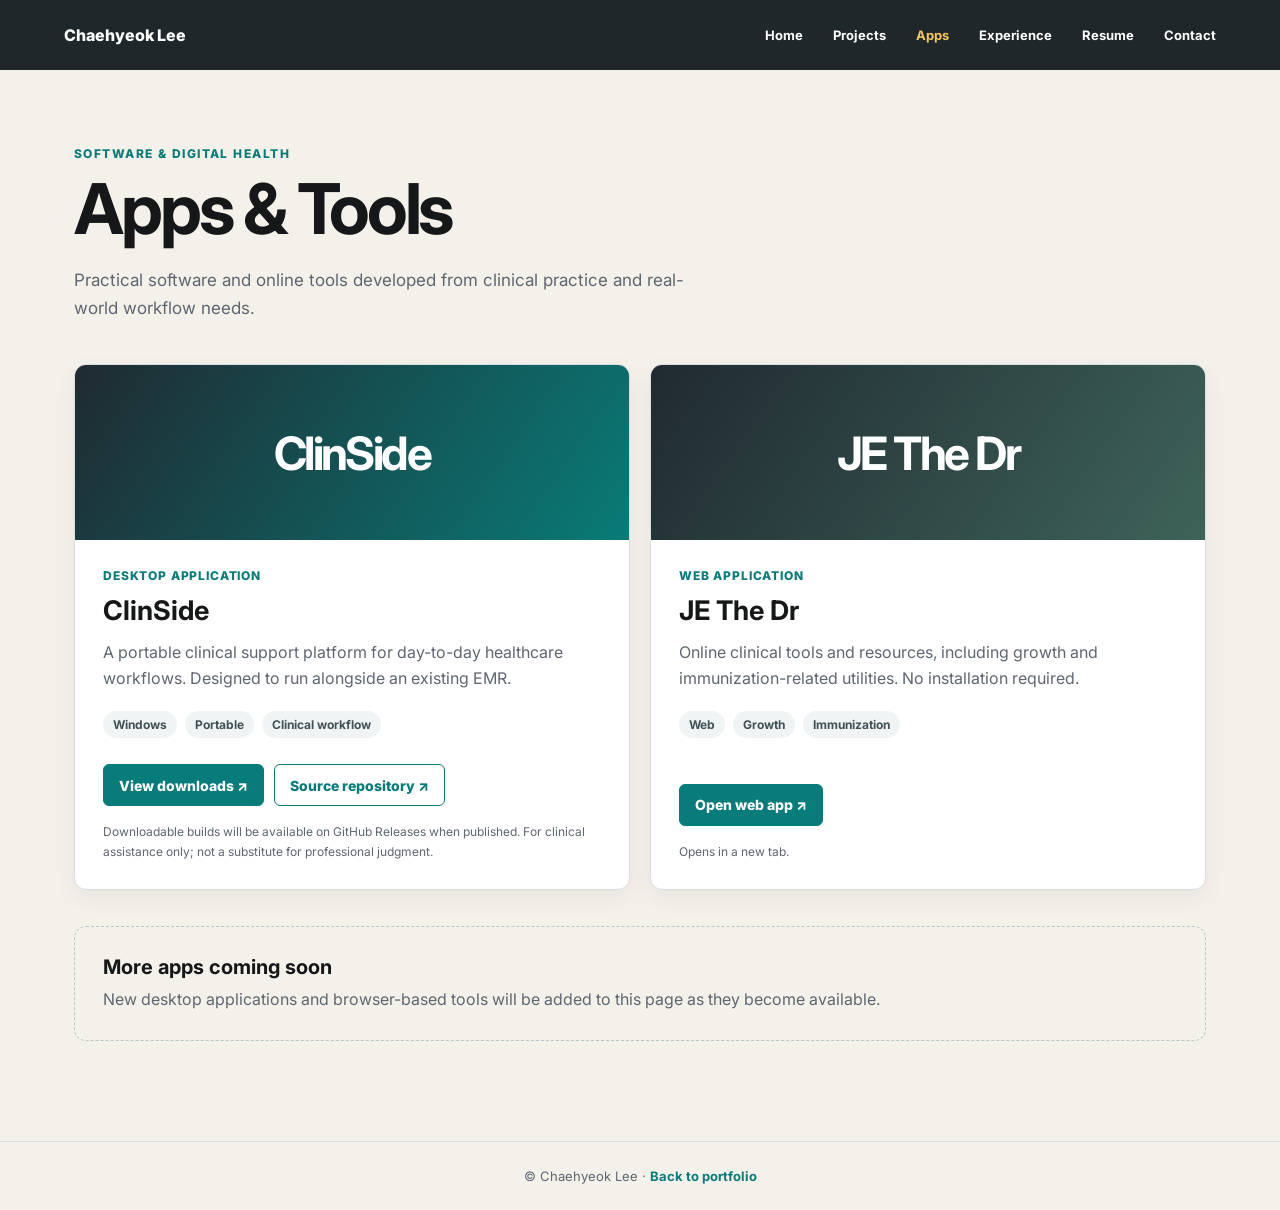
==== apps/index.html @ a28cd9f8 "Add Apps page for ClinSide and JE The Dr" ====
<!doctype html>
<html lang="en">
<head>
  <meta charset="UTF-8">
  <meta name="viewport" content="width=device-width, initial-scale=1">
  <meta name="description" content="Apps and web tools built by Chaehyeok (Jay C.) Lee, including ClinSide and JE The Dr.">
  <title>Apps | Chaehyeok Lee</title>
  <link rel="preconnect" href="https://fonts.googleapis.com">
  <link rel="preconnect" href="https://fonts.gstatic.com" crossorigin>
  <link href="https://fonts.googleapis.com/css2?family=Inter:wght@400;500;600;700;800&display=swap" rel="stylesheet">
  <link rel="stylesheet" href="../styles.css">
  <style>
    .apps-page{min-height:100vh;background:var(--paper)}
    .apps-nav{position:relative;min-height:70px;display:flex;align-items:center;justify-content:space-between;padding:0 var(--page-pad);background:#20272a;color:#fff}
    .apps-nav .apps-brand{position:static;width:auto;height:auto;overflow:visible;clip:auto;font-weight:800;font-size:16px}
    .apps-nav nav{display:flex;gap:clamp(12px,2.5vw,30px);align-items:center;flex-wrap:wrap}
    .apps-nav nav a{font-size:13px;font-weight:700}
    .apps-nav nav a[aria-current="page"]{color:#f5c65e}
    .apps-main{max-width:1180px;margin:0 auto;padding:76px 24px 100px}
    .apps-kicker{font-size:12px;font-weight:800;letter-spacing:.12em;text-transform:uppercase;color:var(--teal);margin:0 0 12px}
    .apps-title{font-size:clamp(42px,6vw,70px);letter-spacing:-.045em;line-height:1.02;white-space:normal;margin:0}
    .apps-lead{max-width:650px;color:var(--muted);font-size:17px;line-height:1.65;margin:22px 0 42px}
    .apps-grid{display:grid;grid-template-columns:repeat(2,minmax(0,1fr));gap:20px}
    .app-card{display:flex;flex-direction:column;background:#fff;border:1px solid var(--line);border-radius:12px;overflow:hidden;box-shadow:0 8px 24px rgba(24,30,38,.06)}
    .app-banner{min-height:175px;display:flex;align-items:center;justify-content:center;padding:28px;color:#fff;background:linear-gradient(125deg,#202a31,#097b77)}
    .app-banner.web{background:linear-gradient(125deg,#202a31,#3e6359)}
    .app-wordmark{font-size:clamp(30px,4vw,46px);font-weight:700;letter-spacing:-.055em}
    .app-content{padding:28px;display:flex;flex-direction:column;flex:1}
    .app-type{font-size:12px;font-weight:800;color:var(--teal);text-transform:uppercase;letter-spacing:.07em}
    .app-content h2{font-size:27px;line-height:1.15;margin:12px 0}
    .app-content p{margin:0 0 20px;line-height:1.65;color:var(--muted)}
    .app-tags{display:flex;gap:8px;flex-wrap:wrap;margin:0 0 26px}
    .app-tags span{padding:6px 10px;border-radius:30px;background:#f1f4f4;color:#425157;font-size:12px;font-weight:700}
    .app-actions{display:flex;flex-wrap:wrap;gap:10px;margin-top:auto}
    .app-button{display:inline-flex;align-items:center;justify-content:center;min-height:42px;padding:10px 15px;border:1px solid var(--teal);border-radius:6px;color:white;background:var(--teal);font-size:14px;font-weight:800}
    .app-button.outline{background:#fff;color:var(--teal)}
    .app-note{font-size:12px!important;line-height:1.6!important;margin:16px 0 0!important}
    .apps-future{margin-top:36px;padding:28px;border:1px dashed #b9c4c7;border-radius:12px;color:var(--muted)}
    .apps-future h2{color:var(--ink);font-size:20px;margin:0 0 8px}
    .apps-future p{margin:0;line-height:1.6}
    .apps-footer{border-top:1px solid var(--line);padding:26px 24px;text-align:center;color:var(--muted);font-size:13px}
    .apps-footer a{color:var(--teal);font-weight:700}
    @media(max-width:700px){.apps-nav{padding:16px 20px;align-items:flex-start;gap:16px;flex-direction:column}.apps-nav nav{gap:14px}.apps-main{padding:50px 20px 75px}.apps-grid{grid-template-columns:1fr}.app-banner{min-height:140px}.app-content{padding:22px}}
  </style>
</head>
<body class="apps-page">
  <header class="apps-nav">
    <a class="apps-brand" href="../">Chaehyeok Lee</a>
    <nav aria-label="Primary navigation">
      <a href="../">Home</a>
      <a href="../#projects">Projects</a>
      <a href="./" aria-current="page">Apps</a>
      <a href="../#experience">Experience</a>
      <a href="../resume.html">Resume</a>
      <a href="../#contact">Contact</a>
    </nav>
  </header>
  <main class="apps-main">
    <p class="apps-kicker">Software &amp; Digital Health</p>
    <h1 class="apps-title">Apps &amp; Tools</h1>
    <p class="apps-lead">Practical software and online tools developed from clinical practice and real-world workflow needs.</p>
    <section class="apps-grid" aria-label="Available projects">
      <article class="app-card">
        <div class="app-banner"><div class="app-wordmark">ClinSide</div></div>
        <div class="app-content">
          <span class="app-type">Desktop application</span>
          <h2>ClinSide</h2>
          <p>A portable clinical support platform for day-to-day healthcare workflows. Designed to run alongside an existing EMR.</p>
          <div class="app-tags"><span>Windows</span><span>Portable</span><span>Clinical workflow</span></div>
          <div class="app-actions">
            <a class="app-button" href="https://github.com/chlee4658/clinside/releases" rel="noopener noreferrer" target="_blank">View downloads ↗</a>
            <a class="app-button outline" href="https://github.com/chlee4658/clinside" rel="noopener noreferrer" target="_blank">Source repository ↗</a>
          </div>
          <p class="app-note">Downloadable builds will be available on GitHub Releases when published. For clinical assistance only; not a substitute for professional judgment.</p>
        </div>
      </article>
      <article class="app-card">
        <div class="app-banner web"><div class="app-wordmark">JE The Dr</div></div>
        <div class="app-content">
          <span class="app-type">Web application</span>
          <h2>JE The Dr</h2>
          <p>Online clinical tools and resources, including growth and immunization-related utilities. No installation required.</p>
          <div class="app-tags"><span>Web</span><span>Growth</span><span>Immunization</span></div>
          <div class="app-actions">
            <a class="app-button" href="https://jethedr.com/" rel="noopener noreferrer" target="_blank">Open web app ↗</a>
          </div>
          <p class="app-note">Opens in a new tab.</p>
        </div>
      </article>
    </section>
    <section class="apps-future">
      <h2>More apps coming soon</h2>
      <p>New desktop applications and browser-based tools will be added to this page as they become available.</p>
    </section>
  </main>
  <footer class="apps-footer">© Chaehyeok Lee · <a href="../">Back to portfolio</a></footer>
</body>
</html>
---- styles.css ----
:root {
  color-scheme: light;
  --content-max: 1180px;
  --page-pad: max(clamp(20px, 5vw, 72px), calc((100vw - var(--content-max)) / 2));
  --ink: #151718;
  --muted: #5f6670;
  --line: #d9dee4;
  --paper: #f4f1ea;
  --panel: #ffffff;
  --teal: #087c7a;
  --coral: #d6533e;
  --yellow: #d6a72b;
  --forest: #2f654d;
  --charcoal: #1f2528;
  --shadow: 0 18px 50px rgba(24, 30, 38, 0.12);
}

* {
  box-sizing: border-box;
}

html {
  scroll-behavior: smooth;
}

body {
  margin: 0;
  overflow-x: hidden;
  color: var(--ink);
  background: var(--paper);
  font-family: "Inter", system-ui, -apple-system, BlinkMacSystemFont, sans-serif;
}

a {
  color: inherit;
  text-decoration: none;
}

.site-header {
  position: fixed;
  z-index: 10;
  top: 0;
  left: 0;
  right: 0;
  display: flex;
  align-items: center;
  justify-content: flex-end;
  min-height: 68px;
  padding: 0 var(--page-pad);
  color: #fff;
  background: linear-gradient(to bottom, rgba(0, 0, 0, 0.52), rgba(0, 0, 0, 0));
}

.brand {
  position: absolute;
  width: 1px;
  height: 1px;
  overflow: hidden;
  clip: rect(0 0 0 0);
  white-space: nowrap;
}

.nav-links {
  display: flex;
  gap: clamp(16px, 3vw, 34px);
  font-size: 14px;
  font-weight: 800;
}

.hero {
  position: relative;
  display: grid;
  align-items: end;
  min-height: 56vh;
  overflow: hidden;
  color: #fff;
}

.hero-media,
.hero-scrim {
  position: absolute;
  inset: 0;
  width: 100%;
  height: 100%;
}

.hero-media {
  object-fit: cover;
  object-position: 58% 48%;
}

.hero-scrim {
  background:
    linear-gradient(90deg, rgba(0, 0, 0, 0.84), rgba(0, 0, 0, 0.48) 52%, rgba(0, 0, 0, 0.16)),
    linear-gradient(0deg, rgba(0, 0, 0, 0.5), rgba(0, 0, 0, 0) 46%);
}

.hero-content {
  position: relative;
  width: auto;
  max-width: min(920px, calc(100% - 40px));
  margin: 0 var(--page-pad) 8vh;
}

.eyebrow {
  max-width: 100%;
  margin: 0 0 14px;
  color: var(--yellow);
  font-size: 12px;
  line-height: 1.35;
  font-weight: 800;
  letter-spacing: 0;
  text-transform: uppercase;
}

h1,
h2,
h3,
p,
a,
dd,
dt,
li {
  overflow-wrap: anywhere;
}

h1 {
  max-width: 980px;
  margin: 0;
  font-size: clamp(42px, 6.6vw, 84px);
  line-height: 0.94;
  letter-spacing: 0;
  white-space: nowrap;
}

.eyebrow span {
  display: block;
}

.hero-copy {
  max-width: 780px;
  margin: 24px 0 0;
  color: rgba(255, 255, 255, 0.9);
  font-size: clamp(17px, 2vw, 22px);
  line-height: 1.62;
  font-weight: 600;
}

.hero-actions {
  display: flex;
  flex-wrap: wrap;
  gap: 12px;
  margin-top: 30px;
}

.primary-action,
.secondary-action {
  display: inline-flex;
  align-items: center;
  justify-content: center;
  min-height: 48px;
  border: 1px solid rgba(255, 255, 255, 0.38);
  border-radius: 6px;
  padding: 0 18px;
  font-size: 15px;
  font-weight: 800;
}

.primary-action {
  border-color: var(--coral);
  background: var(--coral);
}

.secondary-action {
  background: rgba(255, 255, 255, 0.1);
  backdrop-filter: blur(10px);
}

.identity-band {
  display: grid;
  grid-template-columns: repeat(4, 1fr);
  padding: 0 var(--page-pad);
  border-bottom: 1px solid var(--line);
  background: var(--panel);
}

.identity-band article {
  min-height: 150px;
  padding: clamp(20px, 2.4vw, 28px);
  border-right: 1px solid var(--line);
}

.identity-band article:last-child {
  border-right: 0;
}

.identity-band span {
  display: block;
  color: var(--coral);
  font-size: 13px;
  font-weight: 800;
}

.identity-band strong {
  display: block;
  margin-top: 14px;
  font-size: 22px;
  line-height: 1.15;
}

.identity-band p {
  margin: 10px 0 0;
  color: var(--muted);
  line-height: 1.55;
}

.section {
  padding: clamp(42px, 5.5vw, 72px) var(--page-pad);
}

.section-heading {
  max-width: 860px;
  margin-bottom: 18px;
}

.section-heading h2 {
  margin: 0;
  font-size: clamp(24px, 3.4vw, 40px);
  line-height: 1.12;
  letter-spacing: 0;
  font-weight: 800;
}

.summary-section {
  display: grid;
  grid-template-columns: minmax(0, 1.25fr) minmax(320px, 0.75fr);
  column-gap: clamp(28px, 5vw, 72px);
  row-gap: 18px;
  align-items: start;
}

.summary-section .section-heading {
  grid-column: 1;
  margin-bottom: 0;
}

.summary-grid {
  display: contents;
}

.summary-main {
  display: grid;
  grid-column: 1;
  gap: 12px;
  max-width: 880px;
}

.summary-main p {
  margin: 0;
  color: var(--charcoal);
  font-size: clamp(18px, 2.2vw, 24px);
  line-height: 1.55;
  font-weight: 650;
}

.fact-panel {
  grid-column: 2;
  grid-row: 1 / span 2;
  align-self: start;
  margin-top: 28px;
  border: 1px solid var(--line);
  border-radius: 8px;
  background: #fff;
  box-shadow: var(--shadow);
}

.fact-panel dl {
  margin: 0;
}

.fact-panel div {
  padding: 16px 20px;
  border-bottom: 1px solid var(--line);
}

.fact-panel div:last-child {
  border-bottom: 0;
}

.fact-panel dt {
  color: var(--teal);
  font-size: 12px;
  font-weight: 800;
  text-transform: uppercase;
}

.fact-panel dd {
  margin: 8px 0 0;
  color: var(--charcoal);
  font-weight: 800;
  line-height: 1.4;
}

.journey-section {
  padding: 24px var(--page-pad);
  background: var(--paper);
}

.journey-strip {
  display: flex;
  flex-wrap: wrap;
  gap: 8px;
}

.journey-strip article {
  display: flex;
  align-items: center;
  min-height: 38px;
  border: 1px solid var(--line);
  border-radius: 999px;
  padding: 0 14px;
  background: #fff;
}

.journey-strip span {
  display: block;
  color: var(--teal);
  font-size: 12px;
  font-weight: 800;
  text-transform: uppercase;
}

.journey-strip p {
  margin: 12px 0 0;
  color: var(--muted);
  line-height: 1.5;
}

.projects-section {
  background: #fff;
}

.project-grid {
  display: grid;
  grid-template-columns: repeat(auto-fit, minmax(250px, 1fr));
  gap: 16px;
}

.project-card {
  display: grid;
  grid-template-rows: 138px auto;
  min-height: 0;
  overflow: hidden;
  border: 1px solid var(--line);
  border-radius: 8px;
  background: var(--panel);
  box-shadow: var(--shadow);
}

.project-visual {
  position: relative;
  overflow: hidden;
  background: #20242b;
}

.chart-card .project-visual {
  background: linear-gradient(135deg, #20242b, #087c7a);
}

.msg-card .project-visual {
  background: linear-gradient(135deg, #20242b, #b94735);
}

.crm-card .project-visual {
  background: linear-gradient(135deg, #20242b, #2f654d);
}

.facemap-card .project-visual {
  background: #eef4f3;
}

.facemap-card .project-visual img {
  width: 100%;
  height: 100%;
  object-fit: cover;
  object-position: 36% 50%;
}

.bar,
.bubble,
.node,
.line,
.connector {
  position: absolute;
  display: block;
}

.bar {
  bottom: 42px;
  width: 38px;
  border-radius: 5px 5px 0 0;
  background: rgba(255, 255, 255, 0.82);
}

.b1 {
  left: 48px;
  height: 70px;
}

.b2 {
  left: 106px;
  height: 116px;
  background: #f6c448;
}

.b3 {
  left: 164px;
  height: 92px;
  background: #ed765f;
}

.line {
  left: 40px;
  right: 42px;
  top: 70px;
  height: 3px;
  transform: rotate(-9deg);
  border-radius: 999px;
  background: rgba(255, 255, 255, 0.7);
}

.bubble {
  width: 58%;
  height: 44px;
  border-radius: 7px;
  background: rgba(255, 255, 255, 0.82);
}

.bubble.one {
  top: 48px;
  left: 34px;
}

.bubble.two {
  top: 106px;
  right: 34px;
  background: #f6c448;
}

.bubble.three {
  top: 164px;
  left: 58px;
  width: 42%;
  background: #71c7be;
}

.node {
  width: 58px;
  height: 58px;
  border-radius: 50%;
  background: #fff;
}

.n1 {
  top: 40px;
  left: 48px;
}

.n2 {
  top: 88px;
  right: 58px;
  background: #71c7be;
}

.n3 {
  bottom: 34px;
  left: 132px;
  background: #ed765f;
}

.connector {
  left: 76px;
  right: 86px;
  top: 96px;
  height: 74px;
  border-top: 3px solid rgba(255, 255, 255, 0.65);
  border-right: 3px solid rgba(255, 255, 255, 0.65);
}

.screen-placeholder {
  position: absolute;
  inset: 18px;
  display: grid;
  align-content: start;
  gap: 10px;
  overflow: hidden;
  border: 1px solid rgba(255, 255, 255, 0.24);
  border-radius: 8px;
  padding: 16px;
  background: rgba(255, 255, 255, 0.1);
  box-shadow: inset 0 0 0 1px rgba(0, 0, 0, 0.14);
}

.screen-placeholder span {
  color: rgba(255, 255, 255, 0.92);
  font-size: 13px;
  font-weight: 800;
}

.screen-row,
.message-line,
.bot-card {
  height: 18px;
  border-radius: 5px;
  background: rgba(255, 255, 255, 0.8);
}

.screen-row.wide {
  width: 88%;
}

.screen-row:not(.wide) {
  width: 64%;
  background: rgba(255, 255, 255, 0.56);
}

.screen-grid-mini {
  display: grid;
  grid-template-columns: repeat(2, 1fr);
  gap: 10px;
  margin-top: 6px;
}

.screen-grid-mini i {
  min-height: 34px;
  border-radius: 6px;
  background: rgba(255, 255, 255, 0.68);
}

.message-line {
  width: 82%;
}

.message-line.short {
  width: 58%;
  justify-self: end;
  background: #f6c448;
}

.message-line.accent {
  width: 74%;
  background: #71c7be;
}

.bot-card {
  height: 58px;
  background: rgba(255, 255, 255, 0.76);
}

.bot-actions {
  display: grid;
  grid-template-columns: repeat(3, 1fr);
  gap: 8px;
}

.bot-actions i {
  min-height: 30px;
  border-radius: 5px;
  background: rgba(255, 255, 255, 0.72);
}

.project-body {
  display: flex;
  flex-direction: column;
  padding: 20px;
}

.project-links {
  display: flex;
  flex-wrap: wrap;
  gap: 14px;
}

.project-kicker {
  margin: 0 0 8px;
  color: var(--teal);
  font-size: 12px;
  font-weight: 800;
  text-transform: uppercase;
}

.project-body h3 {
  margin: 0;
  font-size: 26px;
  line-height: 1.1;
}

.project-body p {
  margin: 14px 0 0;
  color: var(--muted);
  line-height: 1.55;
}

.project-facts {
  display: grid;
  gap: 10px;
  margin: 14px 0 0;
}

.project-facts div {
  border-top: 1px solid var(--line);
  padding-top: 10px;
}

.project-facts dt {
  color: var(--teal);
  font-size: 11px;
  font-weight: 800;
  text-transform: uppercase;
}

.project-facts dd {
  margin: 6px 0 0;
  color: var(--muted);
  line-height: 1.48;
}

.project-body ul {
  display: grid;
  gap: 8px;
  margin: 22px 0 0;
  padding: 0;
  list-style: none;
}

.project-body li {
  padding-left: 18px;
  color: var(--charcoal);
  font-weight: 700;
  line-height: 1.45;
  background: linear-gradient(var(--coral), var(--coral)) 0 0.68em / 7px 7px no-repeat;
}

.text-link {
  display: inline-flex;
  width: fit-content;
  margin-top: 18px;
  padding-top: 0;
  color: var(--teal);
  font-weight: 800;
}

.experience-section {
  background: var(--paper);
}

.timeline {
  display: grid;
  gap: 1px;
  overflow: hidden;
  border: 1px solid var(--line);
  border-radius: 8px;
  background: var(--line);
}

.timeline article {
  display: grid;
  grid-template-columns: 220px minmax(0, 1fr);
  gap: 22px;
  padding: 18px 22px;
  background: #fff;
}

.timeline span {
  color: var(--coral);
  font-size: 13px;
  font-weight: 800;
}

.timeline h3 {
  margin: 0;
  font-size: 22px;
  line-height: 1.2;
}

.timeline p {
  grid-column: 2;
  margin: -8px 0 0;
  color: var(--muted);
  line-height: 1.6;
}

.contact-section {
  display: grid;
  grid-template-columns: minmax(0, 1.15fr) minmax(300px, 0.85fr);
  gap: 40px;
  align-items: start;
  padding: clamp(42px, 5.5vw, 72px) var(--page-pad);
  background: #fff;
}

.contact-section h2 {
  margin: 0;
  font-size: clamp(24px, 3.4vw, 40px);
  line-height: 1.12;
  letter-spacing: 0;
  font-weight: 800;
}

.contact-links {
  display: grid;
  gap: 10px;
}

.contact-links a {
  display: flex;
  align-items: center;
  min-height: 50px;
  border: 1px solid var(--line);
  border-radius: 6px;
  padding: 0 16px;
  color: var(--charcoal);
  font-weight: 800;
  background: var(--paper);
}

.case-study-page {
  background: var(--paper);
}

.case-header {
  position: sticky;
  top: 0;
  z-index: 5;
  display: flex;
  justify-content: space-between;
  gap: 20px;
  padding: 16px clamp(20px, 5vw, 72px);
  border-bottom: 1px solid var(--line);
  background: rgba(244, 241, 234, 0.94);
  backdrop-filter: blur(12px);
}

.case-header a {
  color: var(--charcoal);
  font-weight: 800;
}

.case-back {
  color: var(--teal) !important;
}

.case-header nav {
  display: flex;
  gap: 10px;
}

.case-header nav a {
  display: inline-flex;
  align-items: center;
  min-height: 38px;
  border: 1px solid var(--line);
  border-radius: 6px;
  padding: 0 12px;
  background: #fff;
}

.case-study {
  max-width: 1180px;
  margin: 0 auto;
  padding: clamp(34px, 5vw, 64px) clamp(20px, 5vw, 72px);
}

.case-hero {
  border: 1px solid var(--line);
  border-radius: 8px;
  padding: clamp(28px, 5vw, 48px);
  background: #fff;
  box-shadow: var(--shadow);
}

.case-study h1 {
  max-width: 920px;
  color: var(--charcoal);
  font-size: clamp(38px, 5vw, 64px);
  line-height: 1;
  white-space: normal;
}

.case-lede {
  max-width: 820px;
  margin: 18px 0 0;
  color: var(--charcoal);
  font-size: clamp(18px, 2vw, 24px);
  line-height: 1.42;
  font-weight: 700;
}

.case-meta {
  display: flex;
  flex-wrap: wrap;
  gap: 8px;
  margin-top: 22px;
}

.case-meta span,
.case-meta a {
  border: 1px solid var(--line);
  border-radius: 999px;
  padding: 8px 11px;
  color: var(--teal);
  font-size: 12px;
  font-weight: 800;
  background: var(--paper);
}

.case-meta a {
  color: var(--teal);
}

.case-flow,
.case-grid-detail {
  display: grid;
  gap: 16px;
  margin-top: 18px;
}

.case-flow {
  grid-template-columns: repeat(4, minmax(0, 1fr));
}

.case-flow article,
.case-grid-detail article {
  border: 1px solid var(--line);
  border-radius: 8px;
  padding: 22px;
  background: #fff;
}

.case-flow span {
  display: block;
  color: var(--coral);
  font-size: 12px;
  font-weight: 800;
  text-transform: uppercase;
}

.case-flow p {
  margin: 12px 0 0;
  color: var(--charcoal);
  font-weight: 800;
}

.case-grid-detail {
  grid-template-columns: repeat(2, minmax(0, 1fr));
}

.case-image-card {
  grid-column: span 2;
}

.case-screenshot {
  display: block;
  width: 100%;
  margin: 18px 0 14px;
  border: 1px solid var(--line);
  border-radius: 8px;
  box-shadow: var(--shadow);
}

.dev-log-group {
  margin-top: 24px;
}

.dev-log-group h2 {
  margin: 0 0 12px;
}

.dev-log-grid,
.resume-web {
  display: grid;
  grid-template-columns: repeat(2, minmax(0, 1fr));
  gap: 16px;
}

.dev-log-grid article,
.resume-web article {
  border: 1px solid var(--line);
  border-radius: 8px;
  padding: 22px;
  background: #fff;
}

.dev-log-grid span {
  display: block;
  color: var(--teal);
  font-weight: 800;
}

.dev-log-grid dl {
  margin: 14px 0 0;
}

.dev-log-grid div {
  border-top: 1px solid var(--line);
  padding-top: 10px;
  margin-top: 10px;
}

.dev-log-grid dt {
  color: var(--coral);
  font-size: 11px;
  font-weight: 800;
  text-transform: uppercase;
}

.dev-log-grid dd {
  margin: 5px 0 0;
  color: var(--muted);
  line-height: 1.5;
}

.resume-actions {
  margin-top: 22px;
}

.case-study h2 {
  margin: 0;
  font-size: 22px;
  line-height: 1.15;
}

.case-study p,
.case-study li {
  color: var(--muted);
  line-height: 1.58;
}

.case-study ul {
  margin: 12px 0 0;
  padding-left: 20px;
}

.next-case {
  display: flex;
  align-items: center;
  justify-content: space-between;
  gap: 20px;
  margin-top: 18px;
  padding: 24px !important;
  border: 1px solid var(--line) !important;
  border-radius: 8px;
  background: var(--charcoal);
}

.next-case h2,
.next-case p {
  color: #fff;
}

.next-case a {
  display: inline-flex;
  align-items: center;
  min-height: 44px;
  border-radius: 6px;
  padding: 0 14px;
  color: #fff;
  font-weight: 800;
  background: var(--coral);
}

@media (max-width: 1060px) {
  .identity-band,
  .project-grid {
    grid-template-columns: repeat(2, 1fr);
  }

  .identity-band article:nth-child(2) {
    border-right: 0;
  }

  .identity-band article {
    border-bottom: 1px solid var(--line);
  }
}

@media (max-width: 820px) {
  .summary-section {
    grid-template-columns: 1fr;
  }

  .summary-section .section-heading,
  .summary-main,
  .fact-panel {
    grid-column: 1;
  }

  .fact-panel {
    grid-row: auto;
    margin-top: 0;
  }

  .summary-grid,
  .contact-section {
    grid-template-columns: 1fr;
  }

  .timeline article {
    grid-template-columns: 1fr;
    gap: 10px;
  }

  .timeline p {
    grid-column: 1;
    margin: 0;
  }

  .case-flow,
  .case-grid-detail,
  .dev-log-grid,
  .resume-web {
    grid-template-columns: 1fr;
  }

  .case-image-card {
    grid-column: auto;
  }
}

@media (max-width: 640px) {
  .site-header {
    min-height: 58px;
    padding: 0 24px;
  }

  .nav-links {
    display: none;
  }

  .case-header,
  .case-header nav {
    align-items: flex-start;
    flex-direction: column;
  }

  .next-case {
    align-items: flex-start;
    flex-direction: column;
  }

  .hero {
    min-height: 68vh;
  }

  .hero-content {
    max-width: min(340px, calc(100% - 48px));
    margin-bottom: 7vh;
  }

  h1 {
    font-size: clamp(36px, 12vw, 48px);
    line-height: 1;
    white-space: normal;
  }

  h1 span {
    display: block;
  }

  .hero-copy {
    max-width: 92%;
    font-size: 15px;
    line-height: 1.55;
  }

  .primary-action,
  .secondary-action {
    width: 100%;
  }

  .identity-band,
  .project-grid {
    grid-template-columns: 1fr;
  }

  .identity-band article {
    min-height: auto;
    border-right: 0;
  }

  .project-card {
    grid-template-rows: 180px 1fr;
    min-height: auto;
  }

  .screen-placeholder {
    inset: 20px;
    padding: 14px;
  }
}
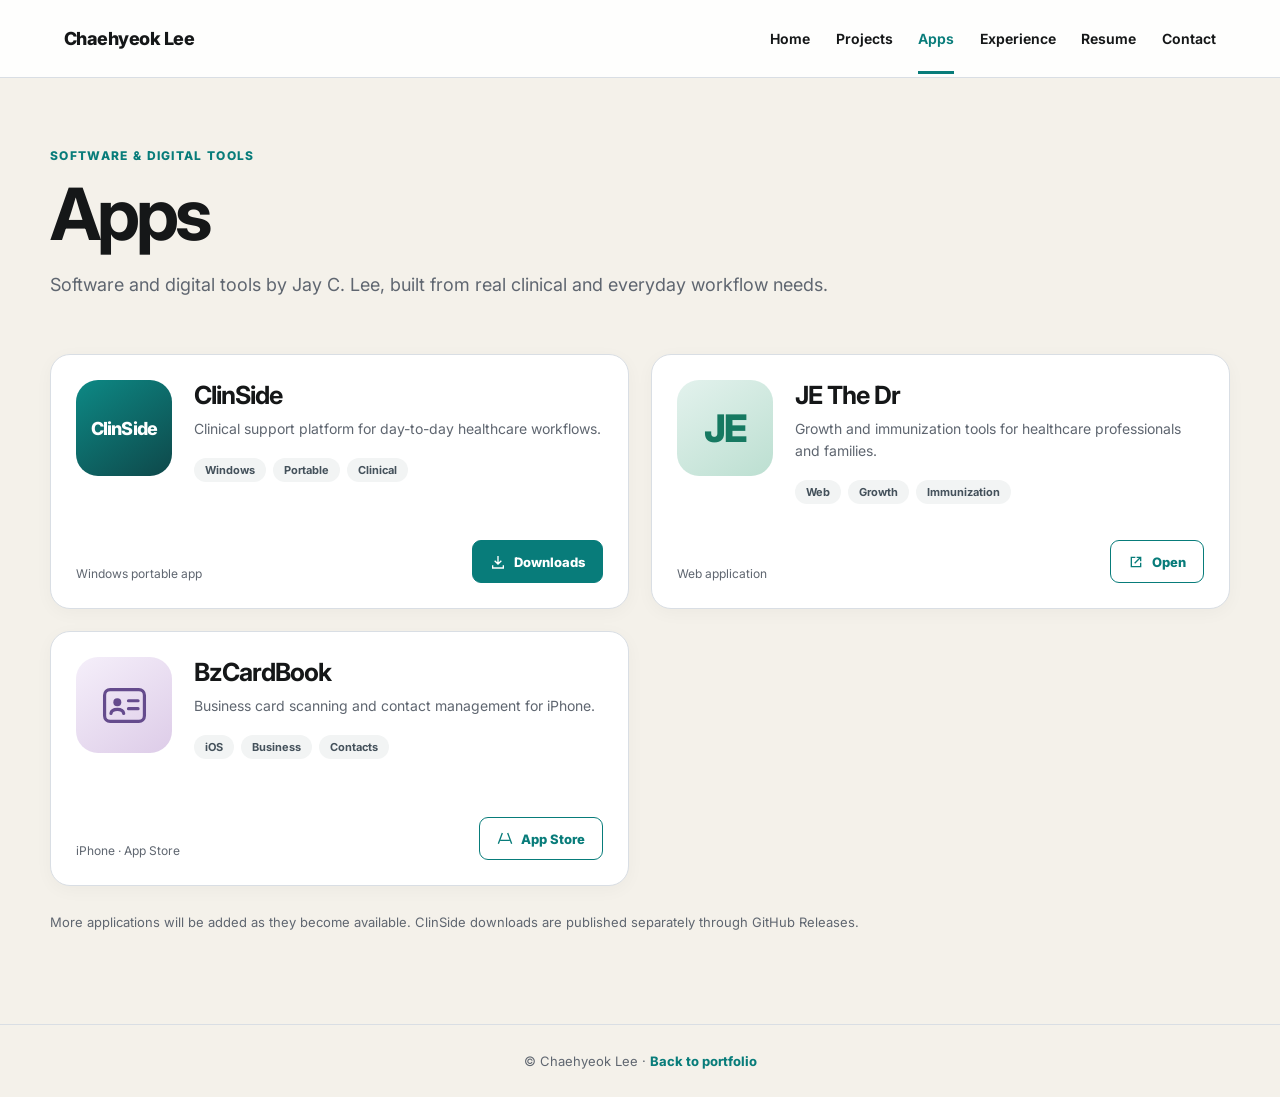
==== commit 0513c388: "Redesign Apps page as compact two-column library and add BzCardBook" ====
--- a/apps/index.html
+++ b/apps/index.html
@@ -3,96 +3,119 @@
 <head>
   <meta charset="UTF-8">
   <meta name="viewport" content="width=device-width, initial-scale=1">
-  <meta name="description" content="Apps and web tools built by Chaehyeok (Jay C.) Lee, including ClinSide and JE The Dr.">
+  <meta name="description" content="Apps and digital tools by Chaehyeok (Jay C.) Lee, including ClinSide, JE The Dr and BzCardBook.">
   <title>Apps | Chaehyeok Lee</title>
   <link rel="preconnect" href="https://fonts.googleapis.com">
   <link rel="preconnect" href="https://fonts.gstatic.com" crossorigin>
   <link href="https://fonts.googleapis.com/css2?family=Inter:wght@400;500;600;700;800&display=swap" rel="stylesheet">
   <link rel="stylesheet" href="../styles.css">
   <style>
-    .apps-page{min-height:100vh;background:var(--paper)}
-    .apps-nav{position:relative;min-height:70px;display:flex;align-items:center;justify-content:space-between;padding:0 var(--page-pad);background:#20272a;color:#fff}
-    .apps-nav .apps-brand{position:static;width:auto;height:auto;overflow:visible;clip:auto;font-weight:800;font-size:16px}
-    .apps-nav nav{display:flex;gap:clamp(12px,2.5vw,30px);align-items:center;flex-wrap:wrap}
-    .apps-nav nav a{font-size:13px;font-weight:700}
-    .apps-nav nav a[aria-current="page"]{color:#f5c65e}
-    .apps-main{max-width:1180px;margin:0 auto;padding:76px 24px 100px}
-    .apps-kicker{font-size:12px;font-weight:800;letter-spacing:.12em;text-transform:uppercase;color:var(--teal);margin:0 0 12px}
-    .apps-title{font-size:clamp(42px,6vw,70px);letter-spacing:-.045em;line-height:1.02;white-space:normal;margin:0}
-    .apps-lead{max-width:650px;color:var(--muted);font-size:17px;line-height:1.65;margin:22px 0 42px}
-    .apps-grid{display:grid;grid-template-columns:repeat(2,minmax(0,1fr));gap:20px}
-    .app-card{display:flex;flex-direction:column;background:#fff;border:1px solid var(--line);border-radius:12px;overflow:hidden;box-shadow:0 8px 24px rgba(24,30,38,.06)}
-    .app-banner{min-height:175px;display:flex;align-items:center;justify-content:center;padding:28px;color:#fff;background:linear-gradient(125deg,#202a31,#097b77)}
-    .app-banner.web{background:linear-gradient(125deg,#202a31,#3e6359)}
-    .app-wordmark{font-size:clamp(30px,4vw,46px);font-weight:700;letter-spacing:-.055em}
-    .app-content{padding:28px;display:flex;flex-direction:column;flex:1}
-    .app-type{font-size:12px;font-weight:800;color:var(--teal);text-transform:uppercase;letter-spacing:.07em}
-    .app-content h2{font-size:27px;line-height:1.15;margin:12px 0}
-    .app-content p{margin:0 0 20px;line-height:1.65;color:var(--muted)}
-    .app-tags{display:flex;gap:8px;flex-wrap:wrap;margin:0 0 26px}
-    .app-tags span{padding:6px 10px;border-radius:30px;background:#f1f4f4;color:#425157;font-size:12px;font-weight:700}
-    .app-actions{display:flex;flex-wrap:wrap;gap:10px;margin-top:auto}
-    .app-button{display:inline-flex;align-items:center;justify-content:center;min-height:42px;padding:10px 15px;border:1px solid var(--teal);border-radius:6px;color:white;background:var(--teal);font-size:14px;font-weight:800}
-    .app-button.outline{background:#fff;color:var(--teal)}
-    .app-note{font-size:12px!important;line-height:1.6!important;margin:16px 0 0!important}
-    .apps-future{margin-top:36px;padding:28px;border:1px dashed #b9c4c7;border-radius:12px;color:var(--muted)}
-    .apps-future h2{color:var(--ink);font-size:20px;margin:0 0 8px}
-    .apps-future p{margin:0;line-height:1.6}
-    .apps-footer{border-top:1px solid var(--line);padding:26px 24px;text-align:center;color:var(--muted);font-size:13px}
-    .apps-footer a{color:var(--teal);font-weight:700}
-    @media(max-width:700px){.apps-nav{padding:16px 20px;align-items:flex-start;gap:16px;flex-direction:column}.apps-nav nav{gap:14px}.apps-main{padding:50px 20px 75px}.apps-grid{grid-template-columns:1fr}.app-banner{min-height:140px}.app-content{padding:22px}}
+    body.apps-page{background:var(--paper);color:var(--ink);min-height:100vh}
+    .apps-nav{background:rgba(255,255,255,.92);border-bottom:1px solid var(--line);display:flex;align-items:center;justify-content:space-between;padding:0 var(--page-pad);min-height:78px;gap:24px}
+    .apps-nav .apps-brand{font-weight:800;font-size:18px;letter-spacing:-.03em;flex-shrink:0}
+    .apps-nav nav{display:flex;align-items:center;gap:clamp(14px,2vw,28px);flex-wrap:wrap}
+    .apps-nav nav a{font-size:14px;font-weight:650;white-space:nowrap;padding:27px 0 24px;border-bottom:3px solid transparent}
+    .apps-nav nav a[aria-current="page"]{color:var(--teal);border-bottom-color:var(--teal)}
+    .apps-main{width:min(1180px,calc(100% - 48px));margin:0 auto;padding:70px 0 90px}
+    .apps-kicker{color:var(--teal);font-size:12px;font-weight:800;letter-spacing:.11em;text-transform:uppercase;margin:0 0 14px}
+    h1.apps-title{font-size:clamp(48px,6vw,72px);line-height:1.02;letter-spacing:-.055em;margin:0;white-space:normal}
+    .apps-lead{font-size:clamp(15px,1.6vw,18px);color:var(--muted);line-height:1.65;max-width:850px;margin:20px 0 54px}
+    .apps-grid{display:grid;grid-template-columns:repeat(2,minmax(0,1fr));gap:22px}
+    .app-item{display:flex;flex-direction:column;min-height:255px;padding:25px;background:#fff;border:1px solid var(--line);border-radius:20px;box-shadow:0 4px 18px rgba(20,30,36,.035)}
+    .app-top{display:flex;align-items:flex-start;gap:22px}
+    .app-icon{flex:none;width:96px;height:96px;border-radius:22px;display:grid;place-items:center;font-weight:800;letter-spacing:-.055em}
+    .app-icon.clinside{background:linear-gradient(145deg,#0d8985,#0e484a);color:white;font-size:18px}
+    .app-icon.jethedr{background:linear-gradient(145deg,#e3f2ed,#bcdfd1);color:#167961;font-size:38px}
+    .app-icon.bzcard{background:linear-gradient(145deg,#f5effa,#ddcce8);color:#654b8d}
+    .app-icon.bzcard svg{width:51px;height:51px}
+    .app-information{min-width:0;flex:1}
+    .app-information h2{font-size:25px;letter-spacing:-.04em;line-height:1.2;margin:0 0 8px}
+    .app-information p{font-size:14px;line-height:1.58;color:var(--muted);margin:0}
+    .app-tags{display:flex;flex-wrap:wrap;gap:7px;margin:18px 0 0}
+    .app-tags span{border-radius:999px;padding:5px 11px;background:#f2f4f4;color:#44515b;font-size:11px;font-weight:700}
+    .app-bottom{margin-top:auto;padding-top:24px;display:flex;gap:18px;justify-content:space-between;align-items:flex-end;flex-wrap:wrap}
+    .app-meta{font-size:12px;line-height:1.5;color:var(--muted)}
+    .app-action{display:inline-flex;align-items:center;justify-content:center;gap:8px;background:var(--teal);color:white;min-height:43px;border:1px solid var(--teal);padding:0 17px;border-radius:9px;font-size:13px;font-weight:800;white-space:nowrap}
+    .app-action.outline{background:white;color:var(--teal)}
+    .app-action svg{width:16px;height:16px}
+    .app-note{margin:26px 0 0;font-size:13px;line-height:1.65;color:var(--muted)}
+    .apps-footer{border-top:1px solid var(--line);padding:28px 20px;text-align:center;font-size:13px;color:var(--muted)}
+    .apps-footer a{color:var(--teal);font-weight:750}
+    @media(max-width:830px){.apps-grid{grid-template-columns:1fr}.app-item{min-height:205px}}
+    @media(max-width:600px){.apps-nav{padding:15px 20px;align-items:flex-start;flex-direction:column;gap:10px}.apps-nav nav{gap:16px;row-gap:0}.apps-nav nav a{font-size:12px;padding:10px 0}.apps-main{width:calc(100% - 36px);padding:47px 0 60px}.apps-lead{margin-bottom:32px}.app-item{padding:19px;border-radius:16px}.app-top{gap:15px}.app-icon{width:72px;height:72px;border-radius:17px}.app-icon.clinside{font-size:13px}.app-icon.jethedr{font-size:31px}.app-icon.bzcard svg{width:40px;height:40px}.app-information h2{font-size:21px}.app-information p{font-size:13px}.app-tags{margin-top:12px}.app-bottom{padding-top:22px}}
+    @media(prefers-reduced-motion:no-preference){.app-item{transition:box-shadow .18s,transform .18s}.app-item:hover{transform:translateY(-2px);box-shadow:0 12px 30px rgba(20,30,36,.075)}}
   </style>
 </head>
 <body class="apps-page">
-  <header class="apps-nav">
-    <a class="apps-brand" href="../">Chaehyeok Lee</a>
-    <nav aria-label="Primary navigation">
-      <a href="../">Home</a>
-      <a href="../#projects">Projects</a>
-      <a href="./" aria-current="page">Apps</a>
-      <a href="../#experience">Experience</a>
-      <a href="../resume.html">Resume</a>
-      <a href="../#contact">Contact</a>
-    </nav>
-  </header>
-  <main class="apps-main">
-    <p class="apps-kicker">Software &amp; Digital Health</p>
-    <h1 class="apps-title">Apps &amp; Tools</h1>
-    <p class="apps-lead">Practical software and online tools developed from clinical practice and real-world workflow needs.</p>
-    <section class="apps-grid" aria-label="Available projects">
-      <article class="app-card">
-        <div class="app-banner"><div class="app-wordmark">ClinSide</div></div>
-        <div class="app-content">
-          <span class="app-type">Desktop application</span>
+<header class="apps-nav">
+  <a class="apps-brand" href="../">Chaehyeok Lee</a>
+  <nav aria-label="Primary navigation">
+    <a href="../">Home</a>
+    <a href="../#projects">Projects</a>
+    <a href="./" aria-current="page">Apps</a>
+    <a href="../#experience">Experience</a>
+    <a href="../resume.html">Resume</a>
+    <a href="../#contact">Contact</a>
+  </nav>
+</header>
+<main class="apps-main">
+  <p class="apps-kicker">Software &amp; Digital Tools</p>
+  <h1 class="apps-title">Apps</h1>
+  <p class="apps-lead">Software and digital tools by Jay C. Lee, built from real clinical and everyday workflow needs.</p>
+  <section class="apps-grid" aria-label="Apps">
+    <article class="app-item">
+      <div class="app-top">
+        <div class="app-icon clinside" aria-hidden="true">ClinSide</div>
+        <div class="app-information">
           <h2>ClinSide</h2>
-          <p>A portable clinical support platform for day-to-day healthcare workflows. Designed to run alongside an existing EMR.</p>
-          <div class="app-tags"><span>Windows</span><span>Portable</span><span>Clinical workflow</span></div>
-          <div class="app-actions">
-            <a class="app-button" href="https://github.com/chlee4658/clinside/releases" rel="noopener noreferrer" target="_blank">View downloads ↗</a>
-            <a class="app-button outline" href="https://github.com/chlee4658/clinside" rel="noopener noreferrer" target="_blank">Source repository ↗</a>
-          </div>
-          <p class="app-note">Downloadable builds will be available on GitHub Releases when published. For clinical assistance only; not a substitute for professional judgment.</p>
+          <p>Clinical support platform for day-to-day healthcare workflows.</p>
+          <div class="app-tags"><span>Windows</span><span>Portable</span><span>Clinical</span></div>
         </div>
-      </article>
-      <article class="app-card">
-        <div class="app-banner web"><div class="app-wordmark">JE The Dr</div></div>
-        <div class="app-content">
-          <span class="app-type">Web application</span>
+      </div>
+      <div class="app-bottom">
+        <span class="app-meta">Windows portable app</span>
+        <a class="app-action" href="https://github.com/chlee4658/clinside/releases" target="_blank" rel="noopener noreferrer" aria-label="ClinSide releases and downloads">
+          <svg viewBox="0 0 24 24" fill="none" stroke="currentColor" stroke-width="2" aria-hidden="true"><path d="M12 3v12m-5-5 5 5 5-5M4 17v4h16v-4"/></svg>Downloads
+        </a>
+      </div>
+    </article>
+    <article class="app-item">
+      <div class="app-top">
+        <div class="app-icon jethedr" aria-hidden="true">JE</div>
+        <div class="app-information">
           <h2>JE The Dr</h2>
-          <p>Online clinical tools and resources, including growth and immunization-related utilities. No installation required.</p>
+          <p>Growth and immunization tools for healthcare professionals and families.</p>
           <div class="app-tags"><span>Web</span><span>Growth</span><span>Immunization</span></div>
-          <div class="app-actions">
-            <a class="app-button" href="https://jethedr.com/" rel="noopener noreferrer" target="_blank">Open web app ↗</a>
-          </div>
-          <p class="app-note">Opens in a new tab.</p>
         </div>
-      </article>
-    </section>
-    <section class="apps-future">
-      <h2>More apps coming soon</h2>
-      <p>New desktop applications and browser-based tools will be added to this page as they become available.</p>
-    </section>
-  </main>
-  <footer class="apps-footer">© Chaehyeok Lee · <a href="../">Back to portfolio</a></footer>
+      </div>
+      <div class="app-bottom">
+        <span class="app-meta">Web application</span>
+        <a class="app-action outline" href="https://jethedr.com/" target="_blank" rel="noopener noreferrer" aria-label="Open JE The Dr website">
+          <svg viewBox="0 0 24 24" fill="none" stroke="currentColor" stroke-width="2" aria-hidden="true"><path d="M13 5h6v6m0-6-9 9"/><path d="M19 13v6H5V5h6"/></svg>Open
+        </a>
+      </div>
+    </article>
+    <article class="app-item">
+      <div class="app-top">
+        <div class="app-icon bzcard" aria-hidden="true">
+          <svg viewBox="0 0 64 64" fill="none" stroke="currentColor" stroke-width="4" stroke-linecap="round" stroke-linejoin="round"><rect x="7" y="12" width="50" height="40" rx="7"/><circle cx="23" cy="28" r="5" fill="currentColor" stroke="none"/><path d="M15 42c1-7 15-7 16 0M37 26h12M37 36h12"/></svg>
+        </div>
+        <div class="app-information">
+          <h2>BzCardBook</h2>
+          <p>Business card scanning and contact management for iPhone.</p>
+          <div class="app-tags"><span>iOS</span><span>Business</span><span>Contacts</span></div>
+        </div>
+      </div>
+      <div class="app-bottom">
+        <span class="app-meta">iPhone · App Store</span>
+        <a class="app-action outline" href="https://apps.apple.com/app/id6793319742" target="_blank" rel="noopener noreferrer" aria-label="View BzCardBook on the App Store">
+          <svg viewBox="0 0 24 24" fill="none" stroke="currentColor" stroke-width="2" aria-hidden="true"><path d="M8 3 2 19m14-16 6 16M5 14h14"/></svg>App Store
+        </a>
+      </div>
+    </article>
+  </section>
+  <p class="app-note">More applications will be added as they become available. ClinSide downloads are published separately through GitHub Releases.</p>
+</main>
+<footer class="apps-footer">© Chaehyeok Lee · <a href="../">Back to portfolio</a></footer>
 </body>
 </html>
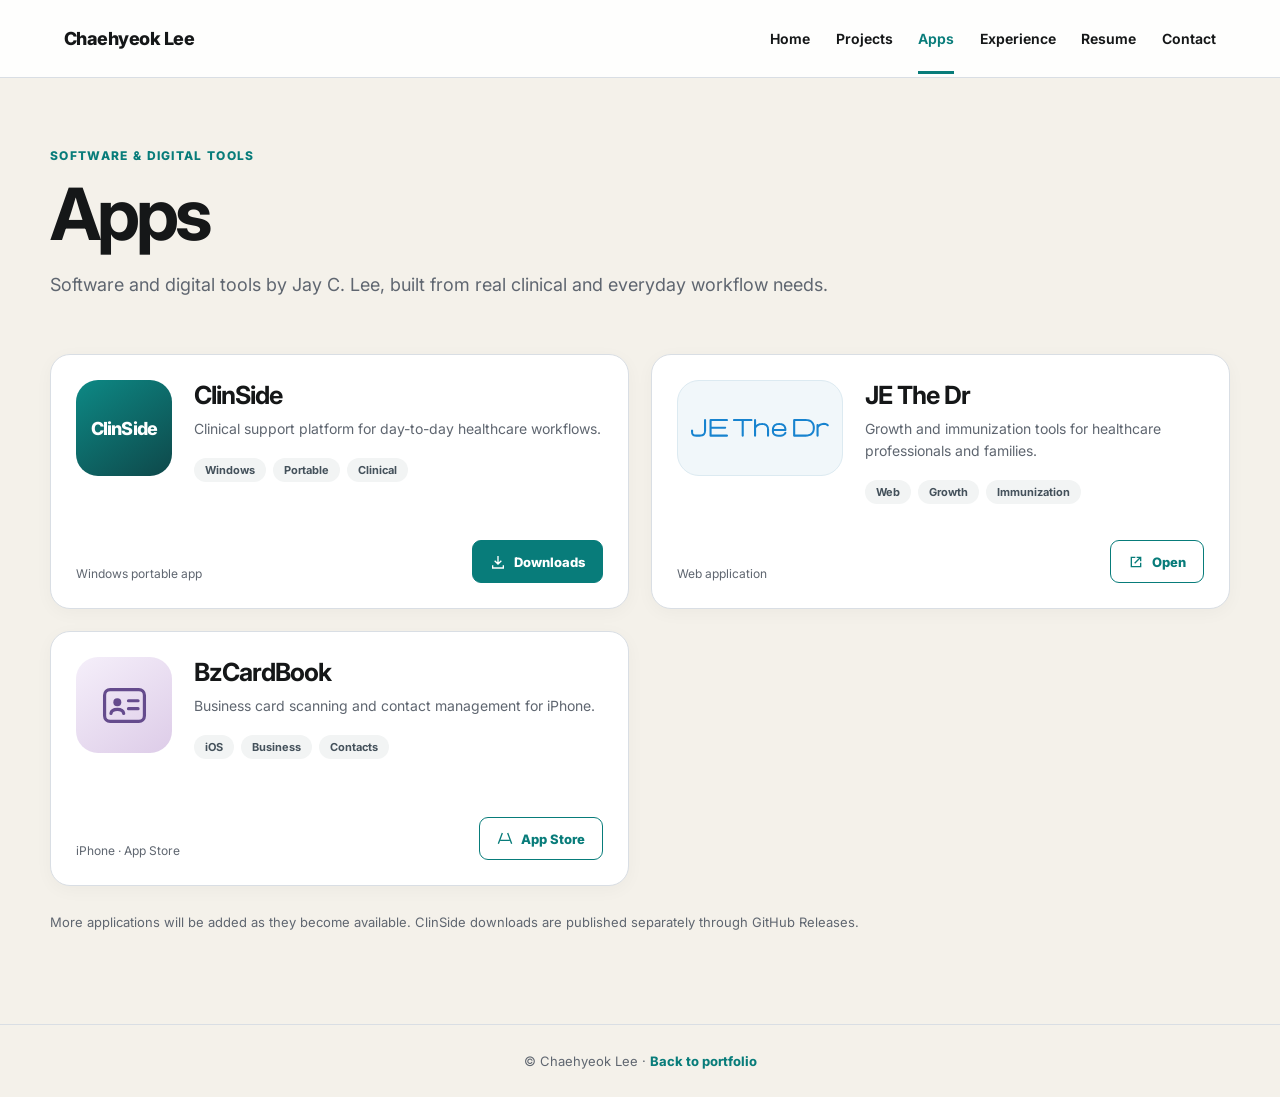
==== commit cbd7e151: "Use official JE The Dr wordmark in Apps listing" ====
--- a/apps/index.html
+++ b/apps/index.html
@@ -25,7 +25,7 @@
     .app-top{display:flex;align-items:flex-start;gap:22px}
     .app-icon{flex:none;width:96px;height:96px;border-radius:22px;display:grid;place-items:center;font-weight:800;letter-spacing:-.055em}
     .app-icon.clinside{background:linear-gradient(145deg,#0d8985,#0e484a);color:white;font-size:18px}
-    .app-icon.jethedr{background:linear-gradient(145deg,#e3f2ed,#bcdfd1);color:#167961;font-size:38px}
+    .app-icon.jethedr{width:166px;background:#f1f7fa;border:1px solid #dceaf1;padding:13px}.app-icon.jethedr img{display:block;width:100%;height:auto;max-height:100%;object-fit:contain}
     .app-icon.bzcard{background:linear-gradient(145deg,#f5effa,#ddcce8);color:#654b8d}
     .app-icon.bzcard svg{width:51px;height:51px}
     .app-information{min-width:0;flex:1}
@@ -42,7 +42,7 @@
     .apps-footer{border-top:1px solid var(--line);padding:28px 20px;text-align:center;font-size:13px;color:var(--muted)}
     .apps-footer a{color:var(--teal);font-weight:750}
     @media(max-width:830px){.apps-grid{grid-template-columns:1fr}.app-item{min-height:205px}}
-    @media(max-width:600px){.apps-nav{padding:15px 20px;align-items:flex-start;flex-direction:column;gap:10px}.apps-nav nav{gap:16px;row-gap:0}.apps-nav nav a{font-size:12px;padding:10px 0}.apps-main{width:calc(100% - 36px);padding:47px 0 60px}.apps-lead{margin-bottom:32px}.app-item{padding:19px;border-radius:16px}.app-top{gap:15px}.app-icon{width:72px;height:72px;border-radius:17px}.app-icon.clinside{font-size:13px}.app-icon.jethedr{font-size:31px}.app-icon.bzcard svg{width:40px;height:40px}.app-information h2{font-size:21px}.app-information p{font-size:13px}.app-tags{margin-top:12px}.app-bottom{padding-top:22px}}
+    @media(max-width:600px){.apps-nav{padding:15px 20px;align-items:flex-start;flex-direction:column;gap:10px}.apps-nav nav{gap:16px;row-gap:0}.apps-nav nav a{font-size:12px;padding:10px 0}.apps-main{width:calc(100% - 36px);padding:47px 0 60px}.apps-lead{margin-bottom:32px}.app-item{padding:19px;border-radius:16px}.app-top{gap:15px}.app-icon{width:72px;height:72px;border-radius:17px}.app-icon.clinside{font-size:13px}.app-icon.jethedr{width:126px;padding:9px}.app-icon.bzcard svg{width:40px;height:40px}.app-information h2{font-size:21px}.app-information p{font-size:13px}.app-tags{margin-top:12px}.app-bottom{padding-top:22px}}
     @media(prefers-reduced-motion:no-preference){.app-item{transition:box-shadow .18s,transform .18s}.app-item:hover{transform:translateY(-2px);box-shadow:0 12px 30px rgba(20,30,36,.075)}}
   </style>
 </head>
@@ -81,7 +81,7 @@
     </article>
     <article class="app-item">
       <div class="app-top">
-        <div class="app-icon jethedr" aria-hidden="true">JE</div>
+        <div class="app-icon jethedr"><img src="assets/jethedr-logo.svg" alt="JE The Dr logo" width="850" height="113"></div>
         <div class="app-information">
           <h2>JE The Dr</h2>
           <p>Growth and immunization tools for healthcare professionals and families.</p>
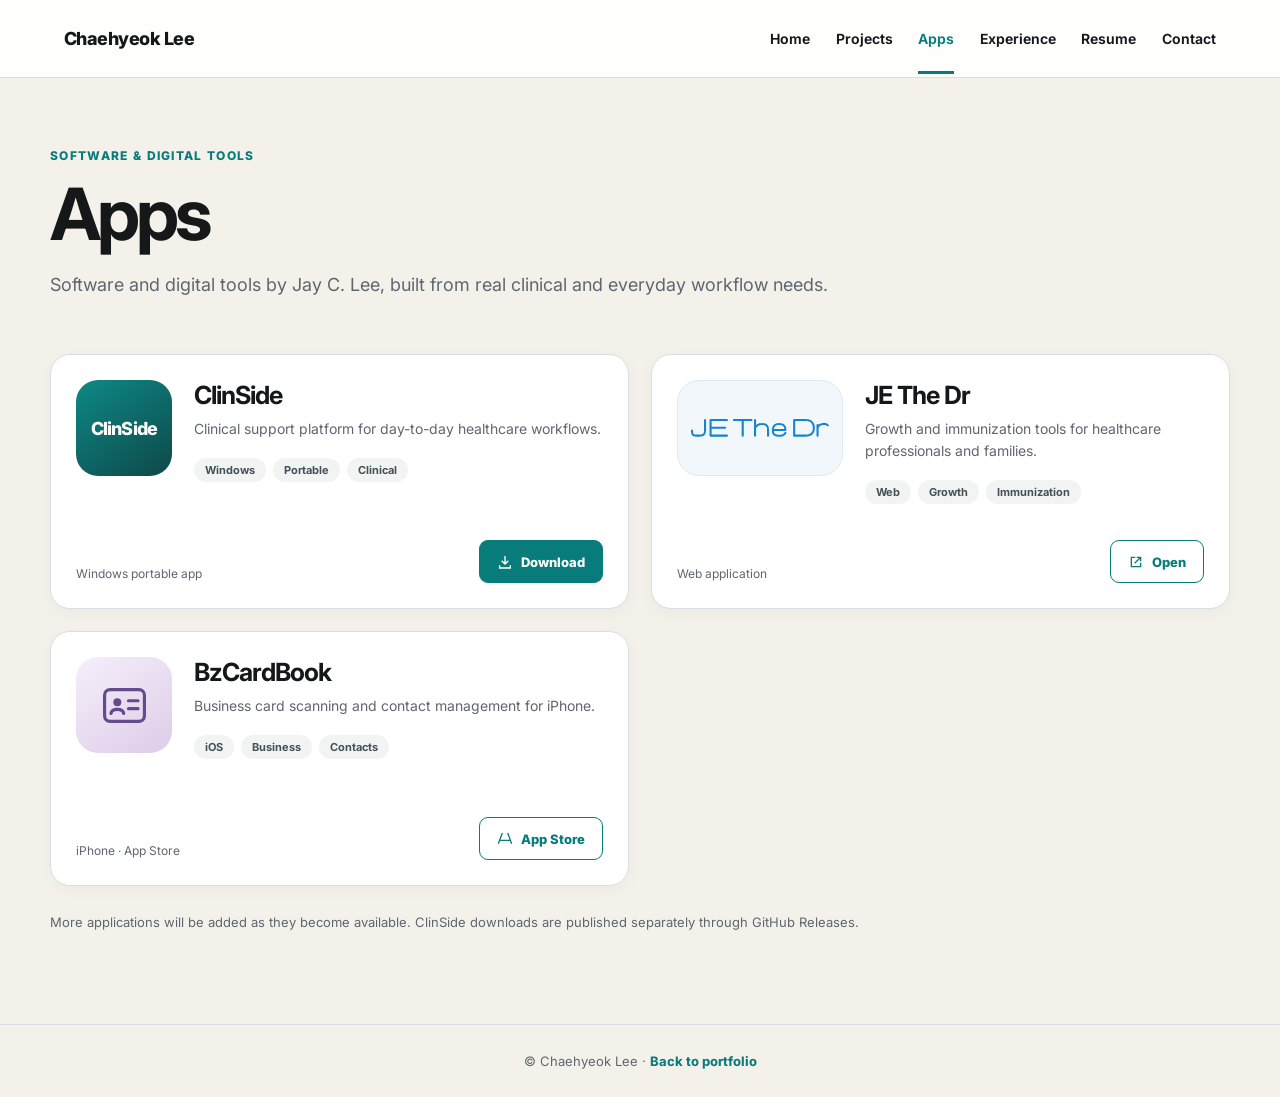
==== commit 4cbc6ece: "Link ClinSide download button directly to latest public ZIP release" ====
--- a/apps/index.html
+++ b/apps/index.html
@@ -74,8 +74,8 @@
       </div>
       <div class="app-bottom">
         <span class="app-meta">Windows portable app</span>
-        <a class="app-action" href="https://github.com/chlee4658/clinside/releases" target="_blank" rel="noopener noreferrer" aria-label="ClinSide releases and downloads">
-          <svg viewBox="0 0 24 24" fill="none" stroke="currentColor" stroke-width="2" aria-hidden="true"><path d="M12 3v12m-5-5 5 5 5-5M4 17v4h16v-4"/></svg>Downloads
+        <a class="app-action" href="https://github.com/chlee4658/ClinSide_public/releases/latest/download/clinside.zip" target="_blank" rel="noopener noreferrer" aria-label="Download the latest ClinSide ZIP">
+          <svg viewBox="0 0 24 24" fill="none" stroke="currentColor" stroke-width="2" aria-hidden="true"><path d="M12 3v12m-5-5 5 5 5-5M4 17v4h16v-4"/></svg>Download
         </a>
       </div>
     </article>
